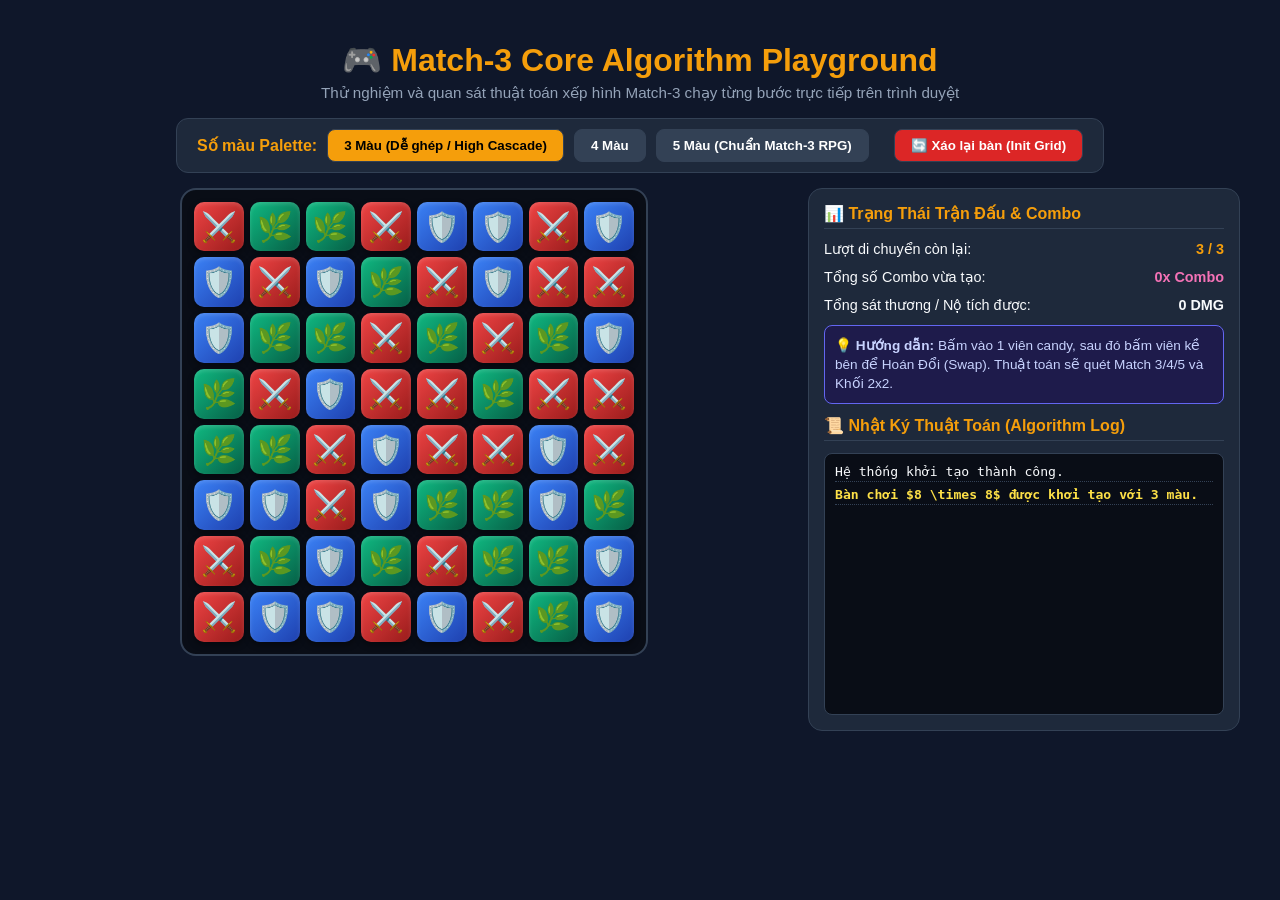
==== match3_playground.html @ c5b2c297 "Add standalone Match-3 Algorithm Playground HTML script" ====
<!DOCTYPE html>
<html lang="vi">
<head>
  <meta charset="UTF-8">
  <meta name="viewport" content="width=device-width, initial-scale=1.0">
  <title>Match-3 Core Algorithm Playground & Step-by-Step Tester</title>
  <style>
    :root {
      --bg: #0f172a;
      --panel: #1e293b;
      --gold: #f59e0b;
      --text: #f8fafc;
      --border: #334155;
    }
    body {
      font-family: 'Segoe UI', Tahoma, Geneva, Verdana, sans-serif;
      background-color: var(--bg);
      color: var(--text);
      margin: 0;
      padding: 20px;
      display: flex;
      flex-direction: column;
      align-items: center;
    }
    h1 { color: var(--gold); margin-bottom: 5px; }
    p { color: #94a3b8; font-size: 0.95rem; margin-top: 0; text-align: center; }

    .controls {
      display: flex;
      gap: 10px;
      margin-bottom: 15px;
      background: var(--panel);
      padding: 10px 20px;
      border-radius: 12px;
      border: 1px solid var(--border);
    }
    button {
      background: #334155;
      color: #fff;
      border: 1px solid var(--border);
      padding: 8px 16px;
      border-radius: 8px;
      font-weight: bold;
      cursor: pointer;
      transition: all 0.2s;
    }
    button:hover { background: #475569; }
    button.active { background: var(--gold); color: #000; }

    .main-layout {
      display: flex;
      gap: 20px;
      max-width: 1200px;
      width: 100%;
    }

    .board-container {
      flex: 1;
      display: flex;
      flex-direction: column;
      align-items: center;
    }

    .grid {
      display: grid;
      grid-template-columns: repeat(8, 1fr);
      gap: 6px;
      background: #090d16;
      padding: 12px;
      border-radius: 16px;
      border: 2px solid var(--border);
      width: 440px;
      height: 440px;
    }

    .tile {
      background: #1e293b;
      border-radius: 10px;
      display: flex;
      align-items: center;
      justify-content: center;
      font-size: 1.8rem;
      cursor: pointer;
      user-select: none;
      transition: transform 0.15s, box-shadow 0.15s, opacity 0.3s;
      position: relative;
      box-shadow: inset 0 2px 4px rgba(255,255,255,0.15), 0 3px 6px rgba(0,0,0,0.4);
    }
    .tile:hover { transform: scale(1.06); }
    .tile.selected {
      outline: 3px solid var(--gold);
      transform: scale(1.1);
      z-index: 5;
    }
    .tile.matching {
      animation: pulse-match 0.4s infinite alternate;
    }
    @keyframes pulse-match {
      from { transform: scale(1); filter: brightness(1); }
      to { transform: scale(1.15); filter: brightness(1.6); }
    }

    .tile-red { background: linear-gradient(135deg, #ef4444, #991b1b); }
    .tile-blue { background: linear-gradient(135deg, #3b82f6, #1e40af); }
    .tile-green { background: linear-gradient(135deg, #10b981, #065f46); }
    .tile-yellow { background: linear-gradient(135deg, #f59e0b, #b45309); }
    .tile-purple { background: linear-gradient(135deg, #8b5cf6, #5b21b6); }

    .info-panel {
      width: 400px;
      background: var(--panel);
      border: 1px solid var(--border);
      border-radius: 14px;
      padding: 15px;
      display: flex;
      flex-direction: column;
      gap: 12px;
    }

    .section-title {
      font-size: 1rem;
      font-weight: bold;
      color: var(--gold);
      border-bottom: 1px solid var(--border);
      padding-bottom: 5px;
    }

    .stat-row {
      display: flex;
      justify-content: space-between;
      font-size: 0.9rem;
    }

    .log-box {
      background: #090d16;
      border: 1px solid var(--border);
      border-radius: 8px;
      padding: 10px;
      font-family: monospace;
      font-size: 0.82rem;
      height: 240px;
      overflow-y: auto;
      display: flex;
      flex-direction: column;
      gap: 5px;
    }
    .log-line { border-bottom: 1px dotted #334155; padding-bottom: 2px; }
    .log-highlight { color: #fde047; font-weight: bold; }
    .log-combo { color: #f472b6; font-weight: bold; }

    .step-explain {
      background: #1e1b4b;
      border: 1px solid #6366f1;
      border-radius: 8px;
      padding: 10px;
      font-size: 0.85rem;
      line-height: 1.4;
      color: #c7d2fe;
    }
  </style>
</head>
<body>

  <h1>🎮 Match-3 Core Algorithm Playground</h1>
  <p>Thử nghiệm và quan sát thuật toán xếp hình Match-3 chạy từng bước trực tiếp trên trình duyệt</p>

  <div class="controls">
    <span style="align-self: center; font-weight: bold; color: var(--gold);">Số màu Palette:</span>
    <button id="btn3Color" class="active">3 Màu (Dễ ghép / High Cascade)</button>
    <button id="btn4Color">4 Màu</button>
    <button id="btn5Color">5 Màu (Chuẩn Match-3 RPG)</button>
    <button id="btnResetGrid" style="margin-left: 15px; background: #dc2626;">🔄 Xáo lại bàn (Init Grid)</button>
  </div>

  <div class="main-layout">
    <div class="board-container">
      <div class="grid" id="grid"></div>
    </div>

    <div class="info-panel">
      <div class="section-title">📊 Trạng Thái Trận Đấu & Combo</div>
      <div class="stat-row">
        <span>Lượt di chuyển còn lại:</span>
        <strong id="movesCount" style="color: var(--gold);">3 / 3</strong>
      </div>
      <div class="stat-row">
        <span>Tổng số Combo vừa tạo:</span>
        <strong id="comboCount" style="color: #f472b6;">0x Combo</strong>
      </div>
      <div class="stat-row">
        <span>Tổng sát thương / Nộ tích được:</span>
        <strong id="totalDamage">0 DMG</strong>
      </div>

      <div class="step-explain" id="stepExplain">
        💡 <strong>Hướng dẫn:</strong> Bấm vào 1 viên candy, sau đó bấm viên kề bên để Hoán Đổi (Swap). Thuật toán sẽ quét Match 3/4/5 và Khối 2x2.
      </div>

      <div class="section-title">📜 Nhật Ký Thuật Toán (Algorithm Log)</div>
      <div class="log-box" id="logBox">
        <div class="log-line">Hệ thống khởi tạo thành công.</div>
      </div>
    </div>
  </div>

  <script>
    // ----------------------------------------------------
    // PURE MATCH-3 ENGINE LOGIC (Stand-alone Single File)
    // ----------------------------------------------------
    const ROWS = 8;
    const COLS = 8;
    let availableColors = ['red', 'blue', 'green'];
    let grid = [];
    let selectedTile = null;
    let movesLeft = 3;
    let totalDmg = 0;

    const COLOR_ICONS = {
      red: '⚔️',
      blue: '🛡️',
      green: '🌿',
      yellow: '⚡',
      purple: '🗡️'
    };

    // 1. Khởi tạo Bàn Chơi (Tránh tạo sẵn 3 viên giống nhau liền hàng)
    function initGrid() {
      grid = Array(ROWS).fill(null).map(() => Array(COLS).fill(null));

      for (let r = 0; r < ROWS; r++) {
        for (let c = 0; c < COLS; c++) {
          let validColors = [...availableColors];

          // Lọc không cho trùng 3 viên ngang
          if (c >= 2 && grid[r][c - 1] && grid[r][c - 2]) {
            if (grid[r][c - 1].color === grid[r][c - 2].color) {
              validColors = validColors.filter(clr => clr !== grid[r][c - 1].color);
            }
          }

          // Lọc không cho trùng 3 viên dọc
          if (r >= 2 && grid[r - 1][c] && grid[r - 2][c]) {
            if (grid[r - 1][c].color === grid[r - 2][c].color) {
              validColors = validColors.filter(clr => clr !== grid[r - 1][c].color);
            }
          }

          const chosenColor = validColors[Math.floor(Math.random() * validColors.length)] || availableColors[0];
          grid[r][c] = { row: r, col: c, color: chosenColor };
        }
      }

      selectedTile = null;
      log(`Bàn chơi $8 \\times 8$ được khởi tạo với ${availableColors.length} màu.`, 'log-highlight');
      renderBoard();
    }

    // 2. Thuật Toán Tìm Tất Cả Đòn Match (Ngang, Dọc, Khối 2x2)
    function findAllMatches() {
      const matches = [];

      // A. Quét Khối 2x2 Square
      for (let r = 0; r < ROWS - 1; r++) {
        for (let c = 0; c < COLS - 1; c++) {
          const t1 = grid[r][c];
          const t2 = grid[r][c + 1];
          const t3 = grid[r + 1][c];
          const t4 = grid[r + 1][c + 1];

          if (t1 && t2 && t3 && t4 && t1.color === t2.color && t1.color === t3.color && t1.color === t4.color) {
            matches.push({
              type: '2x2 Square',
              color: t1.color,
              tiles: [{r, c}, {r, c: c+1}, {r: r+1, c}, {r: r+1, c: c+1}]
            });
          }
        }
      }

      // B. Quét Ngang (Horizontal 3+)
      for (let r = 0; r < ROWS; r++) {
        let matchLength = 1;
        for (let c = 0; c < COLS; c++) {
          const current = grid[r][c];
          const next = c < COLS - 1 ? grid[r][c + 1] : null;

          if (current && next && current.color === next.color) {
            matchLength++;
          } else {
            if (matchLength >= 3) {
              const tiles = [];
              for (let i = 0; i < matchLength; i++) {
                tiles.push({ r, c: c - i });
              }
              const color = grid[r][c - matchLength + 1].color;
              matches.push({ type: `Match-${matchLength}`, color, tiles });
            }
            matchLength = 1;
          }
        }
      }

      // C. Quét Dọc (Vertical 3+)
      for (let c = 0; c < COLS; c++) {
        let matchLength = 1;
        for (let r = 0; r < ROWS; r++) {
          const current = grid[r][c];
          const next = r < ROWS - 1 ? grid[r + 1][c] : null;

          if (current && next && current.color === next.color) {
            matchLength++;
          } else {
            if (matchLength >= 3) {
              const tiles = [];
              for (let i = 0; i < matchLength; i++) {
                tiles.push({ r: r - i, c });
              }
              const color = grid[r - matchLength + 1][c].color;
              matches.push({ type: `Match-${matchLength}`, color, tiles });
            }
            matchLength = 1;
          }
        }
      }

      return matches;
    }

    // 3. Hoán Đổi & Xử Lý Cascade Nhảy Viên
    async function handleSwap(r1, c1, r2, c2) {
      if (movesLeft <= 0) {
        log('❌ Hết lượt di chuyển trong turn!', 'log-highlight');
        return;
      }

      // Đáo đổi vị trí trong ma trận
      executeSwap(r1, c1, r2, c2);

      let matches = findAllMatches();
      if (matches.length === 0) {
        // Không tạo được match -> Hoàn tác
        executeSwap(r1, c1, r2, c2);
        log(`❌ Hoán đổi (${r1},${c1}) <-> (${r2},${c2}) không tạo match 3. Hoàn tác!`, '');
        renderBoard();
        return;
      }

      movesLeft--;
      document.getElementById('movesCount').textContent = `${movesLeft} / 3`;
      log(`🔄 Nối thành công (${r1},${c1}) <-> (${r2},${c2})!`, 'log-highlight');

      // Vòng lặp Cascade
      let comboCount = 0;
      let totalTurnDamage = 0;

      while (matches.length > 0) {
        comboCount++;
        document.getElementById('comboCount').textContent = `${comboCount}x Combo`;

        // Highlight các viên bị nổ
        const tilesToClear = new Set();
        matches.forEach(m => {
          log(`  ✨ [Combo ${comboCount}x] Phát hiện ${m.type} màu ${m.color.toUpperCase()} (${m.tiles.length} viên)`, 'log-combo');
          m.tiles.forEach(t => tilesToClear.add(`${t.r}_${t.c}`));
        });

        // Xóa viên bị nổ
        tilesToClear.forEach(key => {
          const [r, c] = key.split('_').map(Number);
          grid[r][c] = null;
        });

        totalTurnDamage += tilesToClear.size * 25 * comboCount;
        totalDmg += tilesToClear.size * 25 * comboCount;
        document.getElementById('totalDamage').textContent = `${totalDmg} DMG`;

        renderBoard();
        await sleep(350);

        // Vật Lý Rơi (Gravity Drop)
        applyGravity();
        renderBoard();
        await sleep(250);

        // Sinh Viên Mới Ở Đỉnh (Refill Top)
        refillTop();
        renderBoard();
        await sleep(250);

        // Kiểm tra xem viên mới rơi xuống có tạo thêm Match không (Cascade Loop)
        matches = findAllMatches();
      }

      log(`✅ Turn hoàn tất! Tổng combo: ${comboCount}x | Sát thương: +${totalTurnDamage} DMG`, 'log-highlight');
    }

    function executeSwap(r1, c1, r2, c2) {
      const temp = grid[r1][c1];
      grid[r1][c1] = grid[r2][c2];
      grid[r2][c2] = temp;
      if (grid[r1][c1]) { grid[r1][c1].row = r1; grid[r1][c1].col = c1; }
      if (grid[r2][c2]) { grid[r2][c2].row = r2; grid[r2][c2].col = c2; }
    }

    function applyGravity() {
      for (let c = 0; c < COLS; c++) {
        for (let r = ROWS - 1; r >= 0; r--) {
          if (grid[r][c] === null) {
            for (let rAbove = r - 1; rAbove >= 0; rAbove--) {
              if (grid[rAbove][c] !== null) {
                grid[r][c] = grid[rAbove][c];
                grid[r][c].row = r;
                grid[rAbove][c] = null;
                break;
              }
            }
          }
        }
      }
    }

    function refillTop() {
      for (let c = 0; c < COLS; c++) {
        for (let r = 0; r < ROWS; r++) {
          if (grid[r][c] === null) {
            const color = availableColors[Math.floor(Math.random() * availableColors.length)];
            grid[r][c] = { row: r, col: c, color };
          }
        }
      }
    }

    // ----------------------------------------------------
    // RENDER & UI EVENTS
    // ----------------------------------------------------
    function renderBoard() {
      const gridEl = document.getElementById('grid');
      gridEl.innerHTML = '';

      for (let r = 0; r < ROWS; r++) {
        for (let c = 0; c < COLS; c++) {
          const tile = grid[r][c];
          const div = document.createElement('div');
          
          if (tile) {
            div.className = `tile tile-${tile.color}`;
            div.textContent = COLOR_ICONS[tile.color] || '💎';
            if (selectedTile && selectedTile.r === r && selectedTile.c === c) {
              div.classList.add('selected');
            }
          } else {
            div.className = 'tile';
            div.style.opacity = '0.2';
          }

          div.addEventListener('click', () => onTileClick(r, c));
          gridEl.appendChild(div);
        }
      }
    }

    function onTileClick(r, c) {
      if (!selectedTile) {
        selectedTile = { r, c };
        renderBoard();
      } else {
        const r1 = selectedTile.r;
        const c1 = selectedTile.c;
        selectedTile = null;

        if (r1 === r && c1 === c) {
          renderBoard();
          return;
        }

        // Check xem 2 ô có kề nhau không (Up, Down, Left, Right)
        const isAdj = (Math.abs(r1 - r) === 1 && c1 === c) || (Math.abs(c1 - c) === 1 && r1 === r);
        if (!isAdj) {
          log('⚠️ Hai ô chọn không kề nhau!', '');
          renderBoard();
          return;
        }

        handleSwap(r1, c1, r, c);
      }
    }

    function log(msg, className = '') {
      const logBox = document.getElementById('logBox');
      const div = document.createElement('div');
      div.className = `log-line ${className}`;
      div.textContent = msg;
      logBox.appendChild(div);
      logBox.scrollTop = logBox.scrollHeight;
    }

    function sleep(ms) {
      return new Promise(resolve => setTimeout(resolve, ms));
    }

    // Switcher Palette Button Handlers
    document.getElementById('btn3Color').addEventListener('click', (e) => {
      setActivePalette(e.target, ['red', 'blue', 'green']);
    });
    document.getElementById('btn4Color').addEventListener('click', (e) => {
      setActivePalette(e.target, ['red', 'blue', 'green', 'yellow']);
    });
    document.getElementById('btn5Color').addEventListener('click', (e) => {
      setActivePalette(e.target, ['red', 'blue', 'green', 'yellow', 'purple']);
    });
    document.getElementById('btnResetGrid').addEventListener('click', () => {
      movesLeft = 3;
      document.getElementById('movesCount').textContent = '3 / 3';
      initGrid();
    });

    function setActivePalette(btn, colors) {
      document.querySelectorAll('.controls button').forEach(b => {
        if (b.id !== 'btnResetGrid') b.classList.remove('active');
      });
      btn.classList.add('active');
      availableColors = colors;
      initGrid();
    }

    // Run First Init
    initGrid();
  </script>
</body>
</html>
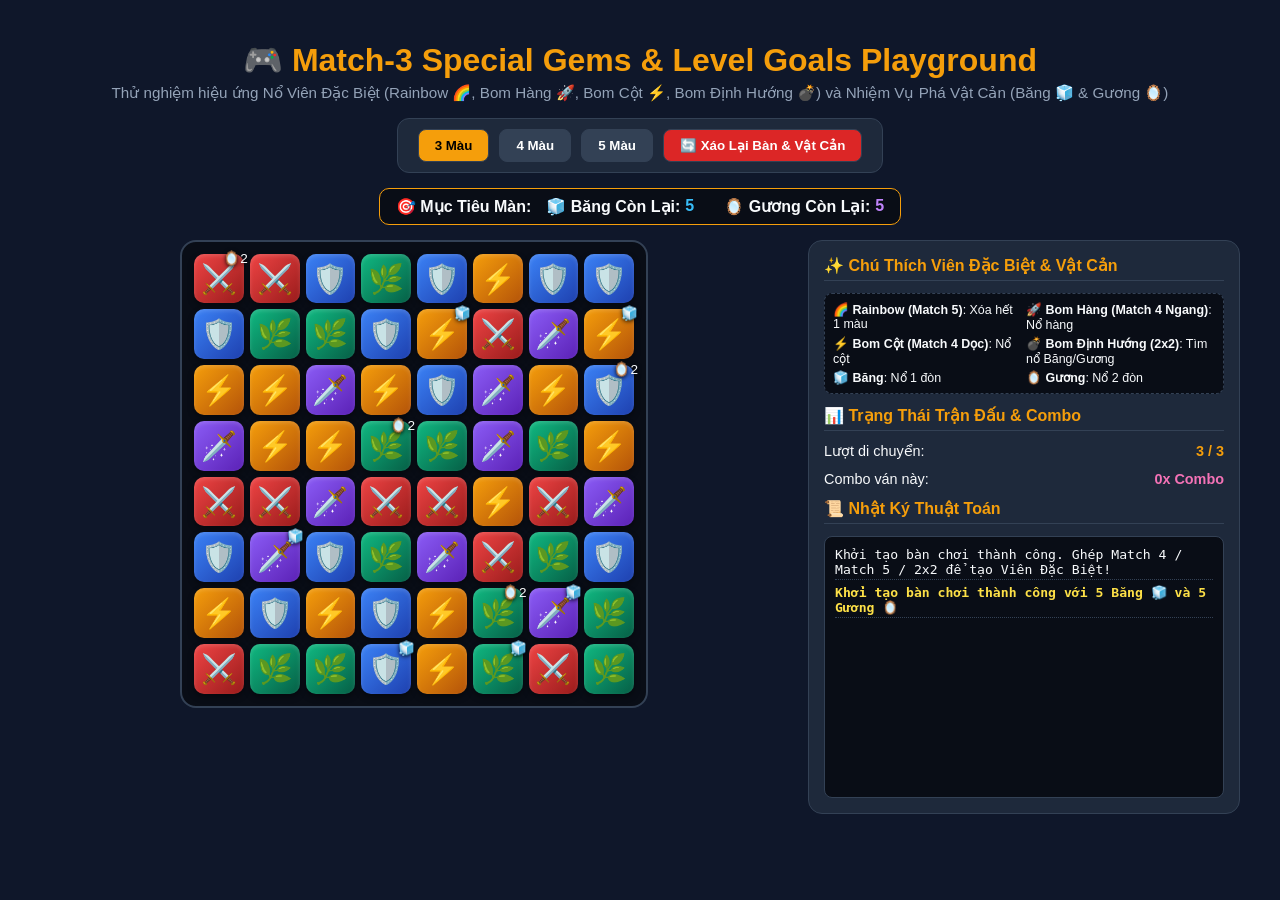
==== commit f48d4d34: "Ver 5.0: Special Gems (Rainbow, Line/Row/Col Bombs, 2x2 Target Bomb) & Level Goals System (Ice, Mirr" ====
--- a/match3_playground.html
+++ b/match3_playground.html
@@ -3,7 +3,7 @@
 <head>
   <meta charset="UTF-8">
   <meta name="viewport" content="width=device-width, initial-scale=1.0">
-  <title>Match-3 Core Algorithm Playground & Step-by-Step Tester</title>
+  <title>Match-3 Special Gems & Level Goals Playground</title>
   <style>
     :root {
       --bg: #0f172a;
@@ -46,6 +46,18 @@
     }
     button:hover { background: #475569; }
     button.active { background: var(--gold); color: #000; }
+
+    .goals-bar {
+      display: flex;
+      gap: 15px;
+      background: #090d16;
+      border: 1px solid var(--gold);
+      border-radius: 10px;
+      padding: 8px 16px;
+      margin-bottom: 15px;
+      font-weight: bold;
+    }
+    .goal-item { display: flex; align-items: center; gap: 5px; }
 
     .main-layout {
       display: flex;
@@ -92,12 +104,20 @@
       transform: scale(1.1);
       z-index: 5;
     }
-    .tile.matching {
-      animation: pulse-match 0.4s infinite alternate;
-    }
-    @keyframes pulse-match {
-      from { transform: scale(1); filter: brightness(1); }
-      to { transform: scale(1.15); filter: brightness(1.6); }
+
+    .tile.special-rainbow {
+      background: conic-gradient(from 0deg, red, yellow, green, blue, purple, red);
+      box-shadow: 0 0 12px rgba(245, 158, 11, 0.8);
+      animation: spin 4s linear infinite;
+    }
+    @keyframes spin { 100% { transform: rotate(360deg); } }
+
+    .obstacle-badge {
+      position: absolute;
+      top: -4px;
+      right: -4px;
+      font-size: 0.85rem;
+      filter: drop-shadow(0 1px 2px #000);
     }
 
     .tile-red { background: linear-gradient(135deg, #ef4444, #991b1b); }
@@ -148,28 +168,34 @@
     .log-highlight { color: #fde047; font-weight: bold; }
     .log-combo { color: #f472b6; font-weight: bold; }
 
-    .step-explain {
-      background: #1e1b4b;
-      border: 1px solid #6366f1;
+    .legend-box {
+      background: #090d16;
+      border: 1px dashed var(--border);
       border-radius: 8px;
-      padding: 10px;
-      font-size: 0.85rem;
-      line-height: 1.4;
-      color: #c7d2fe;
+      padding: 8px;
+      font-size: 0.78rem;
+      display: grid;
+      grid-template-columns: 1fr 1fr;
+      gap: 4px;
     }
   </style>
 </head>
 <body>
 
-  <h1>🎮 Match-3 Core Algorithm Playground</h1>
-  <p>Thử nghiệm và quan sát thuật toán xếp hình Match-3 chạy từng bước trực tiếp trên trình duyệt</p>
+  <h1>🎮 Match-3 Special Gems & Level Goals Playground</h1>
+  <p>Thử nghiệm hiệu ứng Nổ Viên Đặc Biệt (Rainbow 🌈, Bom Hàng 🚀, Bom Cột ⚡, Bom Định Hướng 💣) và Nhiệm Vụ Phá Vật Cản (Băng 🧊 & Gương 🪞)</p>
 
   <div class="controls">
-    <span style="align-self: center; font-weight: bold; color: var(--gold);">Số màu Palette:</span>
-    <button id="btn3Color" class="active">3 Màu (Dễ ghép / High Cascade)</button>
+    <button id="btn3Color" class="active">3 Màu</button>
     <button id="btn4Color">4 Màu</button>
-    <button id="btn5Color">5 Màu (Chuẩn Match-3 RPG)</button>
-    <button id="btnResetGrid" style="margin-left: 15px; background: #dc2626;">🔄 Xáo lại bàn (Init Grid)</button>
+    <button id="btn5Color">5 Màu</button>
+    <button id="btnResetGrid" style="background: #dc2626;">🔄 Xáo Lại Bàn & Vật Cản</button>
+  </div>
+
+  <div class="goals-bar">
+    <span>🎯 Mục Tiêu Màn:</span>
+    <div class="goal-item">🧊 Băng Còn Lại: <span id="goalIceText" style="color: #38bdf8;">5</span></div>
+    <div class="goal-item" style="margin-left: 15px;">🪞 Gương Còn Lại: <span id="goalMirrorText" style="color: #c084fc;">5</span></div>
   </div>
 
   <div class="main-layout">
@@ -178,273 +204,82 @@
     </div>
 
     <div class="info-panel">
+      <div class="section-title">✨ Chú Thích Viên Đặc Biệt & Vật Cản</div>
+      <div class="legend-box">
+        <div>🌈 <strong>Rainbow (Match 5)</strong>: Xóa hết 1 màu</div>
+        <div>🚀 <strong>Bom Hàng (Match 4 Ngang)</strong>: Nổ hàng</div>
+        <div>⚡ <strong>Bom Cột (Match 4 Dọc)</strong>: Nổ cột</div>
+        <div>💣 <strong>Bom Định Hướng (2x2)</strong>: Tìm nổ Băng/Gương</div>
+        <div>🧊 <strong>Băng</strong>: Nổ 1 đòn</div>
+        <div>🪞 <strong>Gương</strong>: Nổ 2 đòn</div>
+      </div>
+
       <div class="section-title">📊 Trạng Thái Trận Đấu & Combo</div>
       <div class="stat-row">
-        <span>Lượt di chuyển còn lại:</span>
+        <span>Lượt di chuyển:</span>
         <strong id="movesCount" style="color: var(--gold);">3 / 3</strong>
       </div>
       <div class="stat-row">
-        <span>Tổng số Combo vừa tạo:</span>
+        <span>Combo ván này:</span>
         <strong id="comboCount" style="color: #f472b6;">0x Combo</strong>
       </div>
-      <div class="stat-row">
-        <span>Tổng sát thương / Nộ tích được:</span>
-        <strong id="totalDamage">0 DMG</strong>
-      </div>
-
-      <div class="step-explain" id="stepExplain">
-        💡 <strong>Hướng dẫn:</strong> Bấm vào 1 viên candy, sau đó bấm viên kề bên để Hoán Đổi (Swap). Thuật toán sẽ quét Match 3/4/5 và Khối 2x2.
-      </div>
-
-      <div class="section-title">📜 Nhật Ký Thuật Toán (Algorithm Log)</div>
+
+      <div class="section-title">📜 Nhật Ký Thuật Toán</div>
       <div class="log-box" id="logBox">
-        <div class="log-line">Hệ thống khởi tạo thành công.</div>
+        <div class="log-line">Khởi tạo bàn chơi thành công. Ghép Match 4 / Match 5 / 2x2 để tạo Viên Đặc Biệt!</div>
       </div>
     </div>
   </div>
 
-  <script>
-    // ----------------------------------------------------
-    // PURE MATCH-3 ENGINE LOGIC (Stand-alone Single File)
-    // ----------------------------------------------------
-    const ROWS = 8;
-    const COLS = 8;
-    let availableColors = ['red', 'blue', 'green'];
-    let grid = [];
+  <script type="module">
+    import { GridEngine, SPECIAL_TILES, OBSTACLES } from './src/core/GridEngine.js';
+
+    const gridEngine = new GridEngine(null);
     let selectedTile = null;
     let movesLeft = 3;
-    let totalDmg = 0;
 
     const COLOR_ICONS = {
-      red: '⚔️',
-      blue: '🛡️',
-      green: '🌿',
-      yellow: '⚡',
-      purple: '🗡️'
+      red: '⚔️', blue: '🛡️', green: '🌿', yellow: '⚡', purple: '🗡️'
     };
 
-    // 1. Khởi tạo Bàn Chơi (Tránh tạo sẵn 3 viên giống nhau liền hàng)
-    function initGrid() {
-      grid = Array(ROWS).fill(null).map(() => Array(COLS).fill(null));
-
-      for (let r = 0; r < ROWS; r++) {
-        for (let c = 0; c < COLS; c++) {
-          let validColors = [...availableColors];
-
-          // Lọc không cho trùng 3 viên ngang
-          if (c >= 2 && grid[r][c - 1] && grid[r][c - 2]) {
-            if (grid[r][c - 1].color === grid[r][c - 2].color) {
-              validColors = validColors.filter(clr => clr !== grid[r][c - 1].color);
-            }
-          }
-
-          // Lọc không cho trùng 3 viên dọc
-          if (r >= 2 && grid[r - 1][c] && grid[r - 2][c]) {
-            if (grid[r - 1][c].color === grid[r - 2][c].color) {
-              validColors = validColors.filter(clr => clr !== grid[r - 1][c].color);
-            }
-          }
-
-          const chosenColor = validColors[Math.floor(Math.random() * validColors.length)] || availableColors[0];
-          grid[r][c] = { row: r, col: c, color: chosenColor };
-        }
-      }
-
+    function init() {
+      gridEngine.initGrid(null, { ice: 5, mirror: 5 });
+      movesLeft = 3;
       selectedTile = null;
-      log(`Bàn chơi $8 \\times 8$ được khởi tạo với ${availableColors.length} màu.`, 'log-highlight');
+      updateGoalsUI();
       renderBoard();
-    }
-
-    // 2. Thuật Toán Tìm Tất Cả Đòn Match (Ngang, Dọc, Khối 2x2)
-    function findAllMatches() {
-      const matches = [];
-
-      // A. Quét Khối 2x2 Square
-      for (let r = 0; r < ROWS - 1; r++) {
-        for (let c = 0; c < COLS - 1; c++) {
-          const t1 = grid[r][c];
-          const t2 = grid[r][c + 1];
-          const t3 = grid[r + 1][c];
-          const t4 = grid[r + 1][c + 1];
-
-          if (t1 && t2 && t3 && t4 && t1.color === t2.color && t1.color === t3.color && t1.color === t4.color) {
-            matches.push({
-              type: '2x2 Square',
-              color: t1.color,
-              tiles: [{r, c}, {r, c: c+1}, {r: r+1, c}, {r: r+1, c: c+1}]
-            });
-          }
-        }
-      }
-
-      // B. Quét Ngang (Horizontal 3+)
-      for (let r = 0; r < ROWS; r++) {
-        let matchLength = 1;
-        for (let c = 0; c < COLS; c++) {
-          const current = grid[r][c];
-          const next = c < COLS - 1 ? grid[r][c + 1] : null;
-
-          if (current && next && current.color === next.color) {
-            matchLength++;
-          } else {
-            if (matchLength >= 3) {
-              const tiles = [];
-              for (let i = 0; i < matchLength; i++) {
-                tiles.push({ r, c: c - i });
-              }
-              const color = grid[r][c - matchLength + 1].color;
-              matches.push({ type: `Match-${matchLength}`, color, tiles });
-            }
-            matchLength = 1;
-          }
-        }
-      }
-
-      // C. Quét Dọc (Vertical 3+)
-      for (let c = 0; c < COLS; c++) {
-        let matchLength = 1;
-        for (let r = 0; r < ROWS; r++) {
-          const current = grid[r][c];
-          const next = r < ROWS - 1 ? grid[r + 1][c] : null;
-
-          if (current && next && current.color === next.color) {
-            matchLength++;
-          } else {
-            if (matchLength >= 3) {
-              const tiles = [];
-              for (let i = 0; i < matchLength; i++) {
-                tiles.push({ r: r - i, c });
-              }
-              const color = grid[r - matchLength + 1][c].color;
-              matches.push({ type: `Match-${matchLength}`, color, tiles });
-            }
-            matchLength = 1;
-          }
-        }
-      }
-
-      return matches;
-    }
-
-    // 3. Hoán Đổi & Xử Lý Cascade Nhảy Viên
-    async function handleSwap(r1, c1, r2, c2) {
-      if (movesLeft <= 0) {
-        log('❌ Hết lượt di chuyển trong turn!', 'log-highlight');
-        return;
-      }
-
-      // Đáo đổi vị trí trong ma trận
-      executeSwap(r1, c1, r2, c2);
-
-      let matches = findAllMatches();
-      if (matches.length === 0) {
-        // Không tạo được match -> Hoàn tác
-        executeSwap(r1, c1, r2, c2);
-        log(`❌ Hoán đổi (${r1},${c1}) <-> (${r2},${c2}) không tạo match 3. Hoàn tác!`, '');
-        renderBoard();
-        return;
-      }
-
-      movesLeft--;
-      document.getElementById('movesCount').textContent = `${movesLeft} / 3`;
-      log(`🔄 Nối thành công (${r1},${c1}) <-> (${r2},${c2})!`, 'log-highlight');
-
-      // Vòng lặp Cascade
-      let comboCount = 0;
-      let totalTurnDamage = 0;
-
-      while (matches.length > 0) {
-        comboCount++;
-        document.getElementById('comboCount').textContent = `${comboCount}x Combo`;
-
-        // Highlight các viên bị nổ
-        const tilesToClear = new Set();
-        matches.forEach(m => {
-          log(`  ✨ [Combo ${comboCount}x] Phát hiện ${m.type} màu ${m.color.toUpperCase()} (${m.tiles.length} viên)`, 'log-combo');
-          m.tiles.forEach(t => tilesToClear.add(`${t.r}_${t.c}`));
-        });
-
-        // Xóa viên bị nổ
-        tilesToClear.forEach(key => {
-          const [r, c] = key.split('_').map(Number);
-          grid[r][c] = null;
-        });
-
-        totalTurnDamage += tilesToClear.size * 25 * comboCount;
-        totalDmg += tilesToClear.size * 25 * comboCount;
-        document.getElementById('totalDamage').textContent = `${totalDmg} DMG`;
-
-        renderBoard();
-        await sleep(350);
-
-        // Vật Lý Rơi (Gravity Drop)
-        applyGravity();
-        renderBoard();
-        await sleep(250);
-
-        // Sinh Viên Mới Ở Đỉnh (Refill Top)
-        refillTop();
-        renderBoard();
-        await sleep(250);
-
-        // Kiểm tra xem viên mới rơi xuống có tạo thêm Match không (Cascade Loop)
-        matches = findAllMatches();
-      }
-
-      log(`✅ Turn hoàn tất! Tổng combo: ${comboCount}x | Sát thương: +${totalTurnDamage} DMG`, 'log-highlight');
-    }
-
-    function executeSwap(r1, c1, r2, c2) {
-      const temp = grid[r1][c1];
-      grid[r1][c1] = grid[r2][c2];
-      grid[r2][c2] = temp;
-      if (grid[r1][c1]) { grid[r1][c1].row = r1; grid[r1][c1].col = c1; }
-      if (grid[r2][c2]) { grid[r2][c2].row = r2; grid[r2][c2].col = c2; }
-    }
-
-    function applyGravity() {
-      for (let c = 0; c < COLS; c++) {
-        for (let r = ROWS - 1; r >= 0; r--) {
-          if (grid[r][c] === null) {
-            for (let rAbove = r - 1; rAbove >= 0; rAbove--) {
-              if (grid[rAbove][c] !== null) {
-                grid[r][c] = grid[rAbove][c];
-                grid[r][c].row = r;
-                grid[rAbove][c] = null;
-                break;
-              }
-            }
-          }
-        }
-      }
-    }
-
-    function refillTop() {
-      for (let c = 0; c < COLS; c++) {
-        for (let r = 0; r < ROWS; r++) {
-          if (grid[r][c] === null) {
-            const color = availableColors[Math.floor(Math.random() * availableColors.length)];
-            grid[r][c] = { row: r, col: c, color };
-          }
-        }
-      }
-    }
-
-    // ----------------------------------------------------
-    // RENDER & UI EVENTS
-    // ----------------------------------------------------
+      log('Khởi tạo bàn chơi thành công với 5 Băng 🧊 và 5 Gương 🪞', 'log-highlight');
+    }
+
     function renderBoard() {
       const gridEl = document.getElementById('grid');
       gridEl.innerHTML = '';
-
-      for (let r = 0; r < ROWS; r++) {
-        for (let c = 0; c < COLS; c++) {
+      const grid = gridEngine.getGridState();
+
+      for (let r = 0; r < 8; r++) {
+        for (let c = 0; c < 8; c++) {
           const tile = grid[r][c];
           const div = document.createElement('div');
-          
+
           if (tile) {
-            div.className = `tile tile-${tile.color}`;
-            div.textContent = COLOR_ICONS[tile.color] || '💎';
+            if (tile.special === SPECIAL_TILES.RAINBOW) {
+              div.className = 'tile special-rainbow';
+              div.textContent = '🌈';
+            } else {
+              div.className = `tile tile-${tile.color}`;
+              let icon = COLOR_ICONS[tile.color] || '💎';
+              if (tile.special === SPECIAL_TILES.ROW_BOMB) icon = '🚀';
+              else if (tile.special === SPECIAL_TILES.COL_BOMB) icon = '⚡';
+              else if (tile.special === SPECIAL_TILES.TARGET_BOMB) icon = '💣';
+              div.textContent = icon;
+            }
+
+            if (tile.obstacle === OBSTACLES.ICE) {
+              div.innerHTML += `<span class="obstacle-badge" title="Băng 🧊">🧊</span>`;
+            } else if (tile.obstacle === OBSTACLES.MIRROR) {
+              div.innerHTML += `<span class="obstacle-badge" title="Gương 🪞 (${tile.obstacleHp}HP)">🪞${tile.obstacleHp}</span>`;
+            }
+
             if (selectedTile && selectedTile.r === r && selectedTile.c === c) {
               div.classList.add('selected');
             }
@@ -459,7 +294,7 @@
       }
     }
 
-    function onTileClick(r, c) {
+    async function onTileClick(r, c) {
       if (!selectedTile) {
         selectedTile = { r, c };
         renderBoard();
@@ -468,21 +303,52 @@
         const c1 = selectedTile.c;
         selectedTile = null;
 
-        if (r1 === r && c1 === c) {
-          renderBoard();
-          return;
-        }
-
-        // Check xem 2 ô có kề nhau không (Up, Down, Left, Right)
-        const isAdj = (Math.abs(r1 - r) === 1 && c1 === c) || (Math.abs(c1 - c) === 1 && r1 === r);
-        if (!isAdj) {
+        if (r1 === r && c1 === c) { renderBoard(); return; }
+
+        if (!gridEngine.isAdjacent(r1, c1, r, c)) {
           log('⚠️ Hai ô chọn không kề nhau!', '');
           renderBoard();
           return;
         }
 
-        handleSwap(r1, c1, r, c);
+        const res = gridEngine.swapTiles(r1, c1, r, c);
+        if (!res.success) {
+          log(`❌ Hoán đổi không hợp lệ: ${res.reason}`, '');
+          renderBoard();
+          return;
+        }
+
+        movesLeft--;
+        document.getElementById('movesCount').textContent = `${movesLeft} / 3`;
+
+        if (res.isRainbow) {
+          log(`🌈 KÍCH HOẠT RAINBOW GEM! Xóa toàn bộ ${res.clearedCount} viên màu ${res.targetColor.toUpperCase()}!`, 'log-combo');
+        }
+
+        if (res.cascadeResults) {
+          let combo = 0;
+          for (const cascade of res.cascadeResults) {
+            combo++;
+            cascade.matchDetails.forEach(m => {
+              if (m.createdSpecial !== 'normal') {
+                log(`  ✨ [TẠO VIÊN ĐẶC BIỆT] Match ${m.matchType} tạo ${m.createdSpecial.toUpperCase()}!`, 'log-combo');
+              }
+            });
+            renderBoard();
+            updateGoalsUI();
+            await sleep(350);
+          }
+          document.getElementById('comboCount').textContent = `${combo}x Combo`;
+        }
+
+        renderBoard();
+        updateGoalsUI();
       }
+    }
+
+    function updateGoalsUI() {
+      document.getElementById('goalIceText').textContent = gridEngine.goals.ice;
+      document.getElementById('goalMirrorText').textContent = gridEngine.goals.mirror;
     }
 
     function log(msg, className = '') {
@@ -494,37 +360,14 @@
       logBox.scrollTop = logBox.scrollHeight;
     }
 
-    function sleep(ms) {
-      return new Promise(resolve => setTimeout(resolve, ms));
-    }
-
-    // Switcher Palette Button Handlers
-    document.getElementById('btn3Color').addEventListener('click', (e) => {
-      setActivePalette(e.target, ['red', 'blue', 'green']);
-    });
-    document.getElementById('btn4Color').addEventListener('click', (e) => {
-      setActivePalette(e.target, ['red', 'blue', 'green', 'yellow']);
-    });
-    document.getElementById('btn5Color').addEventListener('click', (e) => {
-      setActivePalette(e.target, ['red', 'blue', 'green', 'yellow', 'purple']);
-    });
-    document.getElementById('btnResetGrid').addEventListener('click', () => {
-      movesLeft = 3;
-      document.getElementById('movesCount').textContent = '3 / 3';
-      initGrid();
-    });
-
-    function setActivePalette(btn, colors) {
-      document.querySelectorAll('.controls button').forEach(b => {
-        if (b.id !== 'btnResetGrid') b.classList.remove('active');
-      });
-      btn.classList.add('active');
-      availableColors = colors;
-      initGrid();
-    }
-
-    // Run First Init
-    initGrid();
+    function sleep(ms) { return new Promise(resolve => setTimeout(resolve, ms)); }
+
+    document.getElementById('btn3Color').addEventListener('click', () => { gridEngine.initGrid(['red', 'blue', 'green'], { ice: 5, mirror: 5 }); renderBoard(); updateGoalsUI(); });
+    document.getElementById('btn4Color').addEventListener('click', () => { gridEngine.initGrid(['red', 'blue', 'green', 'yellow'], { ice: 5, mirror: 5 }); renderBoard(); updateGoalsUI(); });
+    document.getElementById('btn5Color').addEventListener('click', () => { gridEngine.initGrid(['red', 'blue', 'green', 'yellow', 'purple'], { ice: 5, mirror: 5 }); renderBoard(); updateGoalsUI(); });
+    document.getElementById('btnResetGrid').addEventListener('click', init);
+
+    init();
   </script>
 </body>
 </html>
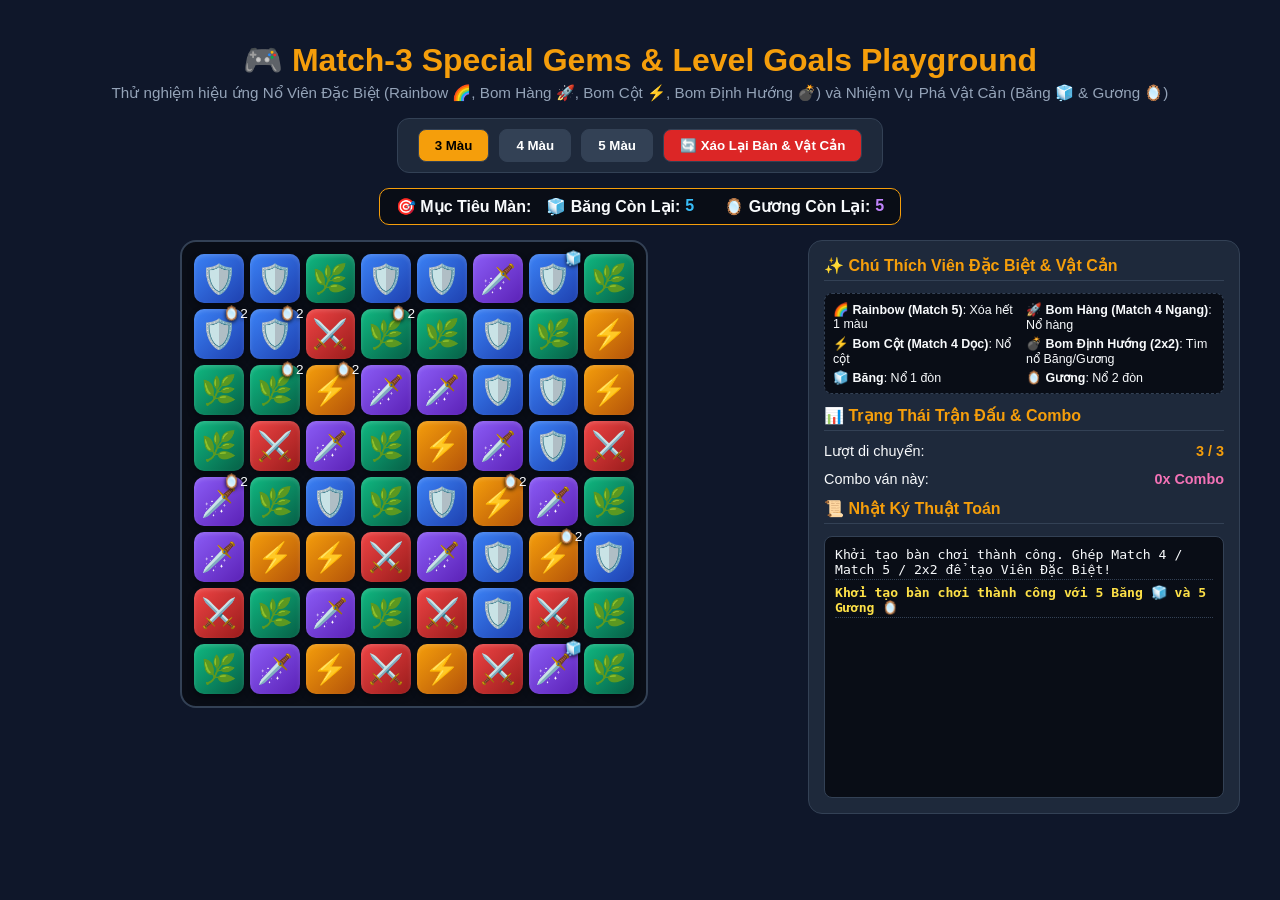
==== commit 21b43a4a: "Fix CORS issue on file:// by inlining standalone match3_playground.html & adding 1-click start_serve" ====
--- a/match3_playground.html
+++ b/match3_playground.html
@@ -3,7 +3,7 @@
 <head>
   <meta charset="UTF-8">
   <meta name="viewport" content="width=device-width, initial-scale=1.0">
-  <title>Match-3 Special Gems & Level Goals Playground</title>
+  <title>Match-3 Special Gems & Level Goals Playground (Standalone No-CORS)</title>
   <style>
     :root {
       --bg: #0f172a;
@@ -231,16 +231,445 @@
     </div>
   </div>
 
-  <script type="module">
-    import { GridEngine, SPECIAL_TILES, OBSTACLES } from './src/core/GridEngine.js';
-
-    const gridEngine = new GridEngine(null);
+  <script>
+    // ----------------------------------------------------
+    // INLINE ENGINE CORE FOR ZERO-CORS DOUBLE CLICK RUN
+    // ----------------------------------------------------
+    const MATCH_TYPES = { MATCH_3: 'MATCH_3', MATCH_4: 'MATCH_4', MATCH_2X2: 'MATCH_2X2', MATCH_5: 'MATCH_5' };
+    const SPECIAL_TILES = { NORMAL: 'normal', RAINBOW: 'rainbow', ROW_BOMB: 'row_bomb', COL_BOMB: 'col_bomb', TARGET_BOMB: 'target_bomb' };
+    const OBSTACLES = { NONE: 'none', ICE: 'ice', MIRROR: 'mirror' };
+
+    class DynamicGridEngine {
+      constructor(rows = 8, cols = 8) {
+        this.rows = rows;
+        this.cols = cols;
+        this.availableColors = ['red', 'blue', 'green'];
+        this.grid = [];
+        this.goals = { ice: 5, mirror: 5 };
+      }
+
+      initGrid(customColors = null, goals = { ice: 5, mirror: 5 }) {
+        if (customColors && Array.isArray(customColors) && customColors.length >= 3) {
+          this.availableColors = [...customColors];
+        } else if (!customColors) {
+          this.availableColors = ['red', 'blue', 'green', 'yellow', 'purple'];
+        }
+
+        this.goals = { ...goals };
+        this.grid = Array(this.rows).fill(null).map(() => Array(this.cols).fill(null));
+
+        const obstacleCoords = new Set();
+        let icePlaced = 0;
+        let mirrorPlaced = 0;
+
+        while (icePlaced < goals.ice || mirrorPlaced < goals.mirror) {
+          const r = Math.floor(Math.random() * this.rows);
+          const c = Math.floor(Math.random() * this.cols);
+          const key = `${r}_${c}`;
+
+          if (!obstacleCoords.has(key)) {
+            obstacleCoords.add(key);
+            if (icePlaced < goals.ice) icePlaced++;
+            else mirrorPlaced++;
+          }
+        }
+
+        for (let r = 0; r < this.rows; r++) {
+          for (let c = 0; c < this.cols; c++) {
+            let validColors = [...this.availableColors];
+            
+            if (c >= 2 && this.grid[r][c - 1] && this.grid[r][c - 2]) {
+              if (this.grid[r][c - 1].color === this.grid[r][c - 2].color) {
+                validColors = validColors.filter(clr => clr !== this.grid[r][c - 1].color);
+              }
+            }
+
+            if (r >= 2 && this.grid[r - 1][c] && this.grid[r - 2][c]) {
+              if (this.grid[r - 1][c].color === this.grid[r - 2][c].color) {
+                validColors = validColors.filter(clr => clr !== this.grid[r - 1][c].color);
+              }
+            }
+
+            const chosenColor = validColors.length > 0 ? validColors[Math.floor(Math.random() * validColors.length)] : this.availableColors[0];
+            
+            let obstacle = OBSTACLES.NONE;
+            let hp = 0;
+            const key = `${r}_${c}`;
+            if (obstacleCoords.has(key)) {
+              if (goals.ice > 0 && Math.random() < 0.5) {
+                obstacle = OBSTACLES.ICE;
+                hp = 1;
+              } else {
+                obstacle = OBSTACLES.MIRROR;
+                hp = 2;
+              }
+            }
+
+            this.grid[r][c] = {
+              id: `tile_${r}_${c}_${Date.now()}_${Math.random().toString(36).substr(2, 4)}`,
+              row: r,
+              col: c,
+              color: chosenColor,
+              special: SPECIAL_TILES.NORMAL,
+              obstacle,
+              obstacleHp: hp
+            };
+          }
+        }
+
+        return this.getGridState();
+      }
+
+      swapTiles(r1, c1, r2, c2) {
+        if (!this.isAdjacent(r1, c1, r2, c2)) {
+          return { success: false, reason: 'Tiles are not adjacent' };
+        }
+
+        const t1 = this.grid[r1][c1];
+        const t2 = this.grid[r2][c2];
+
+        if (t1.special === SPECIAL_TILES.RAINBOW || t2.special === SPECIAL_TILES.RAINBOW) {
+          const rainbowTile = t1.special === SPECIAL_TILES.RAINBOW ? t1 : t2;
+          const targetTile = t1.special === SPECIAL_TILES.RAINBOW ? t2 : t1;
+          return this.activateRainbowSwap(rainbowTile, targetTile.color);
+        }
+
+        this.executeSwap(r1, c1, r2, c2);
+        const matches = this.findAllMatches();
+
+        if (matches.length === 0) {
+          this.executeSwap(r1, c1, r2, c2);
+          return { success: false, reason: 'No match created' };
+        }
+
+        const cascadeResults = this.processCascades(matches);
+
+        return {
+          success: true,
+          swap: { r1, c1, r2, c2 },
+          cascadeResults,
+          goals: { ...this.goals }
+        };
+      }
+
+      activateRainbowSwap(rainbowTile, targetColor) {
+        const clearedTiles = [];
+        for (let r = 0; r < this.rows; r++) {
+          for (let c = 0; c < this.cols; c++) {
+            if (this.grid[r][c] && (this.grid[r][c].color === targetColor || (r === rainbowTile.row && c === rainbowTile.col))) {
+              clearedTiles.push({ row: r, col: c });
+              this.damageObstacleAt(r, c);
+              this.grid[r][c] = null;
+            }
+          }
+        }
+
+        this.applyGravity();
+        this.refillTop();
+        const cascadeResults = this.processCascades(this.findAllMatches());
+
+        return {
+          success: true,
+          isRainbow: true,
+          targetColor,
+          clearedCount: clearedTiles.length,
+          cascadeResults,
+          goals: { ...this.goals }
+        };
+      }
+
+      processCascades(initialMatches = null) {
+        const cascadeSequence = [];
+        let comboMultiplier = 1.0;
+        let currentMatches = initialMatches || this.findAllMatches();
+
+        while (currentMatches.length > 0) {
+          const matchDetails = [];
+          const tilesToClear = new Set();
+          const newSpecialGems = [];
+
+          currentMatches.forEach(match => {
+            const primaryTile = match.tiles[0];
+            let createdSpecial = SPECIAL_TILES.NORMAL;
+
+            if (match.matchType === MATCH_TYPES.MATCH_5 || match.count >= 5) {
+              createdSpecial = SPECIAL_TILES.RAINBOW;
+            } else if (match.matchType === MATCH_TYPES.MATCH_2X2) {
+              createdSpecial = SPECIAL_TILES.TARGET_BOMB;
+            } else if (match.matchType === MATCH_TYPES.MATCH_4 || match.count === 4) {
+              createdSpecial = match.isHorizontal ? SPECIAL_TILES.ROW_BOMB : SPECIAL_TILES.COL_BOMB;
+            }
+
+            if (createdSpecial !== SPECIAL_TILES.NORMAL) {
+              newSpecialGems.push({ row: primaryTile.row, col: primaryTile.col, color: match.color, special: createdSpecial });
+            }
+
+            matchDetails.push({
+              color: match.color,
+              matchType: match.matchType,
+              count: match.tiles.length,
+              tiles: match.tiles,
+              createdSpecial,
+              comboMultiplier
+            });
+
+            match.tiles.forEach(t => tilesToClear.add(`${t.row}_${t.col}`));
+          });
+
+          tilesToClear.forEach(coordKey => {
+            const [r, c] = coordKey.split('_').map(Number);
+            const tile = this.grid[r][c];
+            if (tile && tile.special !== SPECIAL_TILES.NORMAL) {
+              this.triggerSpecialTileEffect(tile, tilesToClear);
+            }
+          });
+
+          const clearedTilesArray = [];
+          tilesToClear.forEach(coordKey => {
+            const [r, c] = coordKey.split('_').map(Number);
+            if (this.grid[r][c]) {
+              clearedTilesArray.push({ ...this.grid[r][c] });
+              this.damageObstacleAt(r, c);
+              this.damageAdjacentObstacles(r, c);
+              this.grid[r][c] = null;
+            }
+          });
+
+          newSpecialGems.forEach(spec => {
+            this.grid[spec.row][spec.col] = {
+              id: `tile_${spec.row}_${spec.col}_${Date.now()}_special`,
+              row: spec.row,
+              col: spec.col,
+              color: spec.color,
+              special: spec.special,
+              obstacle: OBSTACLES.NONE,
+              obstacleHp: 0
+            };
+          });
+
+          const drops = this.applyGravity();
+          const refills = this.refillTop();
+
+          cascadeSequence.push({
+            combo: comboMultiplier,
+            matchDetails,
+            clearedCount: clearedTilesArray.length,
+            drops,
+            refills,
+            gridState: this.getGridState()
+          });
+
+          comboMultiplier += 0.25;
+          currentMatches = this.findAllMatches();
+        }
+
+        return cascadeSequence;
+      }
+
+      triggerSpecialTileEffect(tile, tilesToClearSet) {
+        if (tile.special === SPECIAL_TILES.ROW_BOMB) {
+          for (let c = 0; c < this.cols; c++) tilesToClearSet.add(`${tile.row}_${c}`);
+        } else if (tile.special === SPECIAL_TILES.COL_BOMB) {
+          for (let r = 0; r < this.rows; r++) tilesToClearSet.add(`${r}_${tile.col}`);
+        } else if (tile.special === SPECIAL_TILES.TARGET_BOMB) {
+          this.triggerTargetedHomingBomb(tilesToClearSet);
+        }
+      }
+
+      triggerTargetedHomingBomb(tilesToClearSet) {
+        const obstacleTiles = [];
+        for (let r = 0; r < this.rows; r++) {
+          for (let c = 0; c < this.cols; c++) {
+            if (this.grid[r][c] && this.grid[r][c].obstacle !== OBSTACLES.NONE) {
+              obstacleTiles.push({ row: r, col: c });
+            }
+          }
+        }
+
+        if (obstacleTiles.length > 0) {
+          const target = obstacleTiles[Math.floor(Math.random() * obstacleTiles.length)];
+          tilesToClearSet.add(`${target.row}_${target.col}`);
+          this.damageObstacleAt(target.row, target.col, true);
+        } else {
+          const r = Math.floor(Math.random() * this.rows);
+          const c = Math.floor(Math.random() * this.cols);
+          tilesToClearSet.add(`${r}_${c}`);
+        }
+      }
+
+      damageObstacleAt(r, c, instantDestroy = false) {
+        const tile = this.grid[r][c];
+        if (!tile || tile.obstacle === OBSTACLES.NONE) return;
+
+        if (instantDestroy) tile.obstacleHp = 0;
+        else tile.obstacleHp--;
+
+        if (tile.obstacleHp <= 0) {
+          const type = tile.obstacle;
+          tile.obstacle = OBSTACLES.NONE;
+          if (type === OBSTACLES.ICE && this.goals.ice > 0) this.goals.ice--;
+          if (type === OBSTACLES.MIRROR && this.goals.mirror > 0) this.goals.mirror--;
+        }
+      }
+
+      damageAdjacentObstacles(r, c) {
+        const adjacents = [
+          { r: r - 1, c }, { r: r + 1, c },
+          { r, c: c - 1 }, { r, c: c + 1 }
+        ];
+
+        adjacents.forEach(adj => {
+          if (adj.r >= 0 && adj.r < this.rows && adj.c >= 0 && adj.c < this.cols) {
+            this.damageObstacleAt(adj.r, adj.c);
+          }
+        });
+      }
+
+      findAllMatches() {
+        const matchedGroups = [];
+
+        for (let r = 0; r < this.rows - 1; r++) {
+          for (let c = 0; c < this.cols - 1; c++) {
+            const t1 = this.grid[r][c];
+            const t2 = this.grid[r][c + 1];
+            const t3 = this.grid[r + 1][c];
+            const t4 = this.grid[r + 1][c + 1];
+
+            if (t1 && t2 && t3 && t4 && t1.color === t2.color && t1.color === t3.color && t1.color === t4.color) {
+              matchedGroups.push({
+                color: t1.color,
+                matchType: MATCH_TYPES.MATCH_2X2,
+                tiles: [{ row: r, col: c }, { row: r, col: c + 1 }, { row: r + 1, col: c }, { row: r + 1, col: c + 1 }]
+              });
+            }
+          }
+        }
+
+        for (let r = 0; r < this.rows; r++) {
+          let matchLength = 1;
+          for (let c = 0; c < this.cols; c++) {
+            const current = this.grid[r][c];
+            const next = c < this.cols - 1 ? this.grid[r][c + 1] : null;
+
+            if (current && next && current.color === next.color) {
+              matchLength++;
+            } else {
+              if (matchLength >= 3) {
+                const matchTiles = [];
+                for (let i = 0; i < matchLength; i++) {
+                  matchTiles.push({ row: r, col: c - i, color: this.grid[r][c - i].color });
+                }
+                const color = this.grid[r][c - matchLength + 1].color;
+                let matchType = MATCH_TYPES.MATCH_3;
+                if (matchLength >= 5) matchType = MATCH_TYPES.MATCH_5;
+                else if (matchLength === 4) matchType = MATCH_TYPES.MATCH_4;
+
+                matchedGroups.push({ color, matchType, isHorizontal: true, tiles: matchTiles });
+              }
+              matchLength = 1;
+            }
+          }
+        }
+
+        for (let c = 0; c < this.cols; c++) {
+          let matchLength = 1;
+          for (let r = 0; r < this.rows; r++) {
+            const current = this.grid[r][c];
+            const next = r < this.rows - 1 ? this.grid[r + 1][c] : null;
+
+            if (current && next && current.color === next.color) {
+              matchLength++;
+            } else {
+              if (matchLength >= 3) {
+                const matchTiles = [];
+                for (let i = 0; i < matchLength; i++) {
+                  matchTiles.push({ row: r - i, col: c, color: this.grid[r - i][c].color });
+                }
+                const color = this.grid[r - matchLength + 1][c].color;
+                let matchType = MATCH_TYPES.MATCH_3;
+                if (matchLength >= 5) matchType = MATCH_TYPES.MATCH_5;
+                else if (matchLength === 4) matchType = MATCH_TYPES.MATCH_4;
+
+                matchedGroups.push({ color, matchType, isHorizontal: false, tiles: matchTiles });
+              }
+              matchLength = 1;
+            }
+          }
+        }
+
+        return matchedGroups;
+      }
+
+      applyGravity() {
+        const drops = [];
+        for (let c = 0; c < this.cols; c++) {
+          for (let r = this.rows - 1; r >= 0; r--) {
+            if (this.grid[r][c] === null) {
+              for (let rAbove = r - 1; rAbove >= 0; rAbove--) {
+                if (this.grid[rAbove][c] !== null) {
+                  this.grid[r][c] = this.grid[rAbove][c];
+                  this.grid[r][c].row = r;
+                  this.grid[rAbove][c] = null;
+                  drops.push({ fromRow: rAbove, toRow: r, col: c });
+                  break;
+                }
+              }
+            }
+          }
+        }
+        return drops;
+      }
+
+      refillTop() {
+        const refills = [];
+        for (let c = 0; c < this.cols; c++) {
+          for (let r = 0; r < this.rows; r++) {
+            if (this.grid[r][c] === null) {
+              const color = this.availableColors[Math.floor(Math.random() * this.availableColors.length)];
+              const newTile = {
+                id: `tile_${r}_${c}_${Date.now()}_${Math.random().toString(36).substr(2, 4)}`,
+                row: r,
+                col: c,
+                color,
+                special: SPECIAL_TILES.NORMAL,
+                obstacle: OBSTACLES.NONE,
+                obstacleHp: 0
+              };
+              this.grid[r][c] = newTile;
+              refills.push({ row: r, col: c, tile: newTile });
+            }
+          }
+        }
+        return refills;
+      }
+
+      executeSwap(r1, c1, r2, c2) {
+        const temp = this.grid[r1][c1];
+        this.grid[r1][c1] = this.grid[r2][c2];
+        this.grid[r2][c2] = temp;
+        if (this.grid[r1][c1]) { this.grid[r1][c1].row = r1; this.grid[r1][c1].col = c1; }
+        if (this.grid[r2][c2]) { this.grid[r2][c2].row = r2; this.grid[r2][c2].col = c2; }
+      }
+
+      isAdjacent(r1, c1, r2, c2) {
+        const rowDiff = Math.abs(r1 - r2);
+        const colDiff = Math.abs(c1 - c2);
+        return (rowDiff === 1 && colDiff === 0) || (rowDiff === 0 && colDiff === 1);
+      }
+
+      getGridState() {
+        return this.grid.map(row => row.map(tile => tile ? { ...tile } : null));
+      }
+    }
+
+    // ----------------------------------------------------
+    // UI BINDING & HANDLERS
+    // ----------------------------------------------------
+    const gridEngine = new DynamicGridEngine(8, 8);
     let selectedTile = null;
     let movesLeft = 3;
 
-    const COLOR_ICONS = {
-      red: '⚔️', blue: '🛡️', green: '🌿', yellow: '⚡', purple: '🗡️'
-    };
+    const COLOR_ICONS = { red: '⚔️', blue: '🛡️', green: '🌿', yellow: '⚡', purple: '🗡️' };
 
     function init() {
       gridEngine.initGrid(null, { ice: 5, mirror: 5 });
